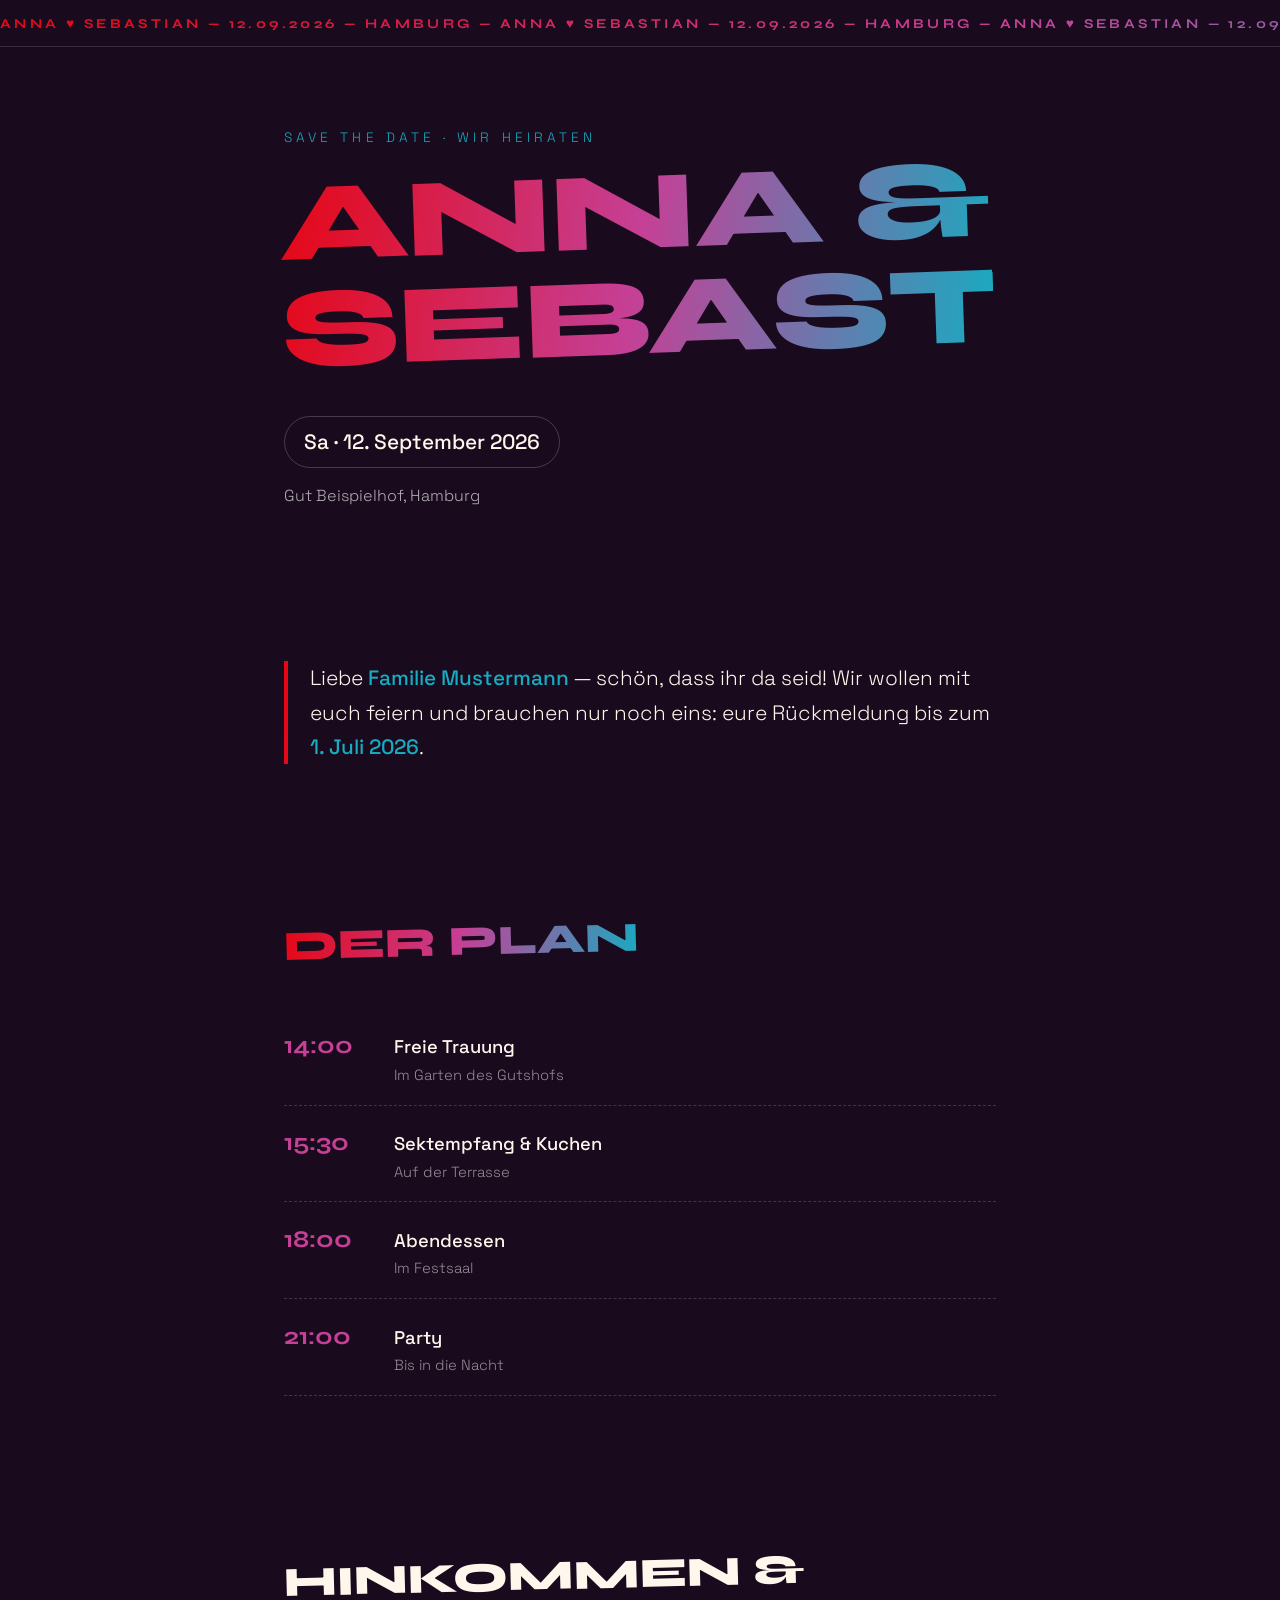
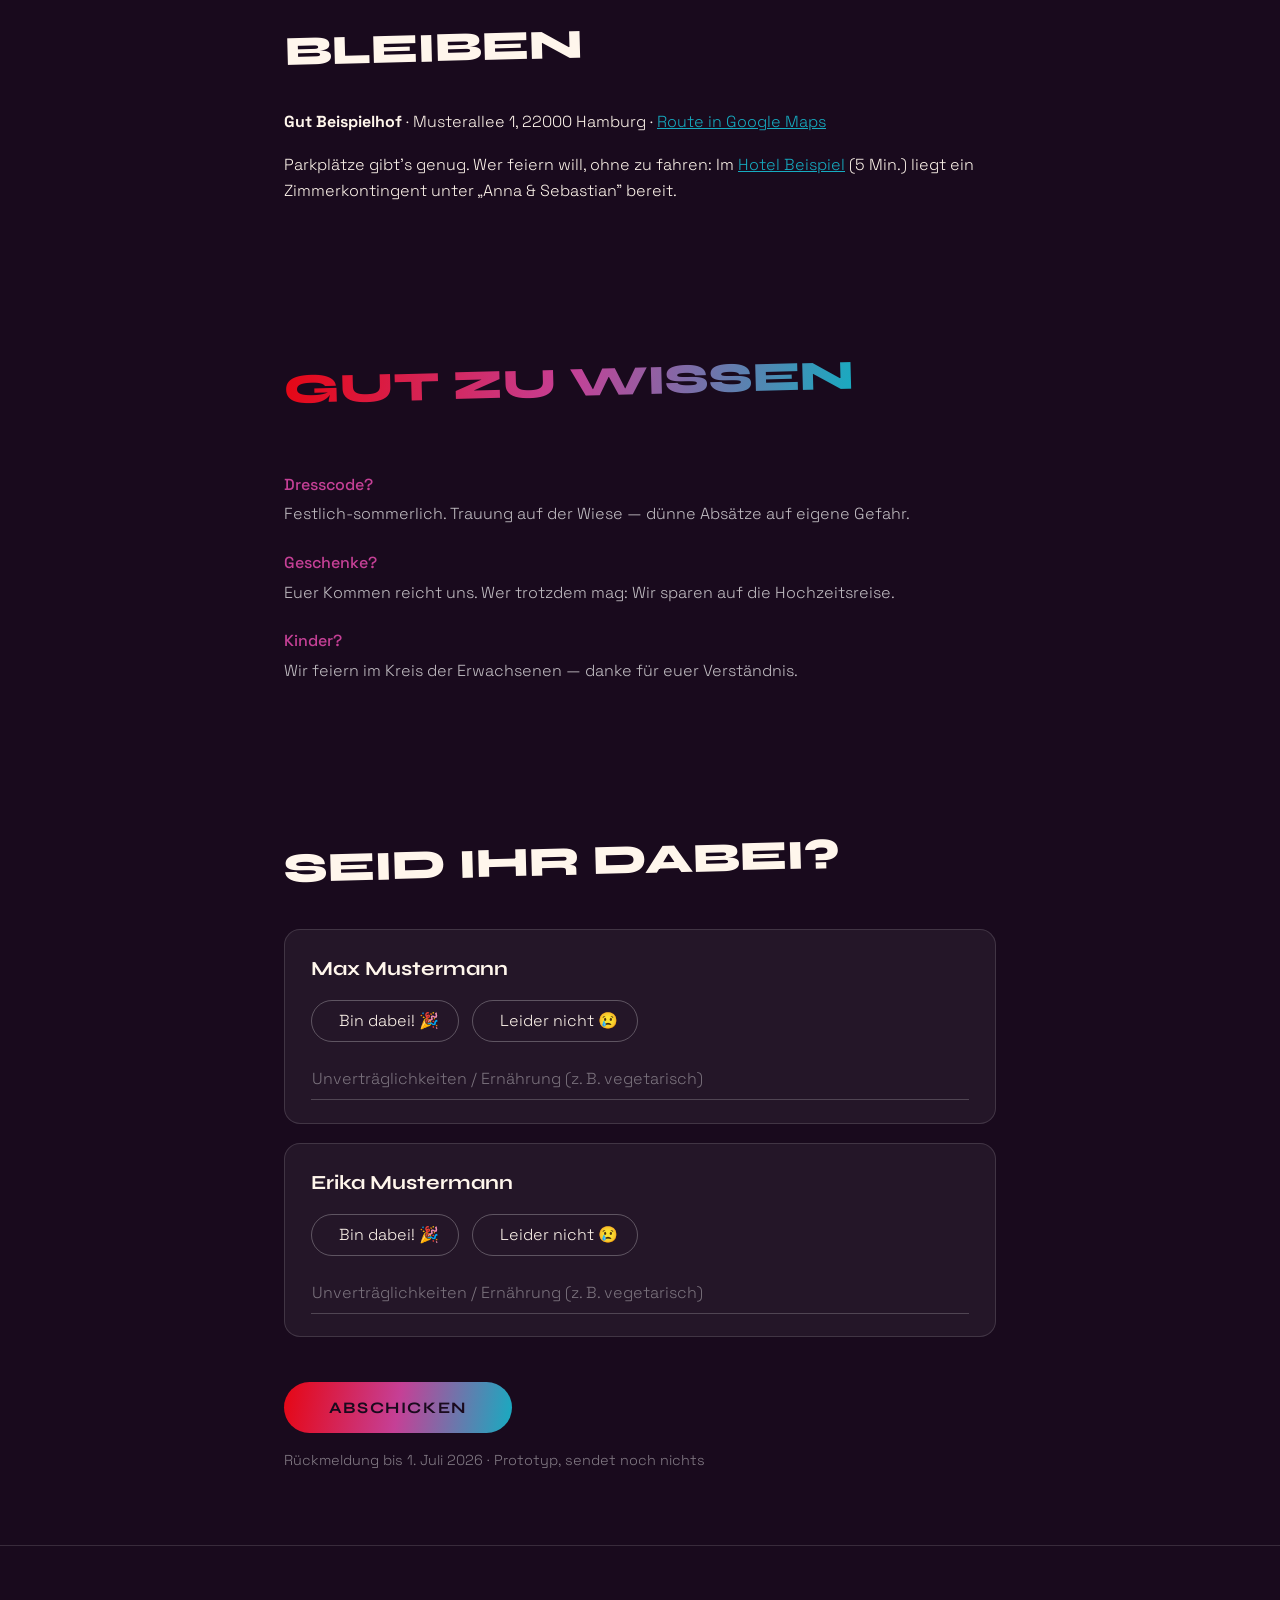
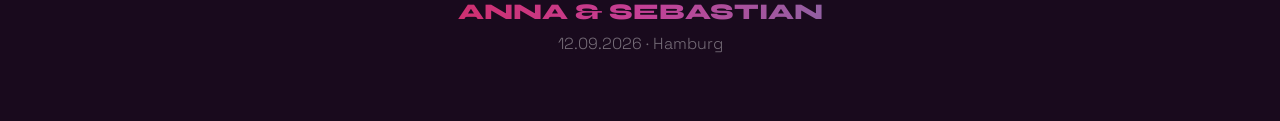
==== src/hochzeit/prototypen/b-editorial.html @ 4a04224d "Add wedding site plan and three design prototypes - PLAN.md: brainstorm decisions and static-site ar" ====
<!DOCTYPE html>
<html lang="de-DE">
<head>
    <title>Anna & Sebastian — Wir heiraten</title>
    <meta charset="utf-8" />
    <meta name="viewport" content="width=device-width, initial-scale=1" />
    <meta name="robots" content="noindex" />
    <link rel="preconnect" href="https://fonts.googleapis.com" />
    <link rel="preconnect" href="https://fonts.gstatic.com" crossorigin />
    <link href="https://fonts.googleapis.com/css2?family=Syne:wght@500;700;800&family=Space+Grotesk:wght@300;400;500&display=swap" rel="stylesheet" />
    <style>
        :root {
            --bg: #190a1d;
            --paper: #fff6ec;
            --pink: #c54096;
            --red: #e60613;
            --teal: #16acc1;
            --grad: linear-gradient(100deg, var(--red), var(--pink), var(--teal));
        }
        * { box-sizing: border-box; margin: 0; }
        body {
            background: var(--bg); color: var(--paper);
            font-family: 'Space Grotesk', sans-serif; font-weight: 300;
            line-height: 1.65;
        }
        h1, h2, h3 { font-family: 'Syne', sans-serif; }
        section { max-width: 760px; margin: 0 auto; padding: 4.5rem 1.5rem; }

        .marquee { overflow: hidden; white-space: nowrap; border-bottom: 1px solid #ffffff22; padding: 0.6rem 0; }
        .marquee span {
            display: inline-block; font-family: 'Syne', sans-serif; font-weight: 700;
            font-size: 0.85rem; letter-spacing: 0.25em; text-transform: uppercase;
            background: var(--grad); -webkit-background-clip: text; background-clip: text; color: transparent;
            animation: slide 18s linear infinite;
        }
        @keyframes slide { from { transform: translateX(0); } to { transform: translateX(-50%); } }

        .hero { text-align: left; padding-top: 5rem; padding-bottom: 5rem; }
        .hero__kicker { letter-spacing: 0.3em; text-transform: uppercase; font-size: 0.85rem; color: var(--teal); }
        .hero h1 {
            font-size: clamp(3.2rem, 12vw, 7rem); font-weight: 800; line-height: 0.95;
            margin: 1.4rem 0; text-transform: uppercase; letter-spacing: -0.02em;
            background: var(--grad); -webkit-background-clip: text; background-clip: text; color: transparent;
            transform: rotate(-2deg); transform-origin: left bottom;
        }
        .hero__date {
            font-size: 1.3rem; font-weight: 500;
            border: 1px solid #ffffff33; display: inline-block;
            padding: 0.5rem 1.2rem; border-radius: 99px; margin-top: 0.6rem;
        }
        .hero__venue { margin-top: 0.9rem; color: #ffffffaa; }

        .greeting {
            border-left: 4px solid; border-image: var(--grad) 1;
            padding-left: 1.4rem; font-size: 1.3rem;
        }
        .greeting strong { color: var(--teal); font-weight: 500; }

        h2 {
            font-size: clamp(1.8rem, 5vw, 2.6rem); font-weight: 800; text-transform: uppercase;
            margin-bottom: 2rem; transform: rotate(-1.5deg); display: inline-block;
        }
        h2.alt { background: var(--grad); -webkit-background-clip: text; background-clip: text; color: transparent; }

        .schedule { list-style: none; padding: 0; counter-reset: prog; }
        .schedule li {
            display: flex; align-items: baseline; gap: 1.4rem;
            padding: 1.1rem 0; border-bottom: 1px dashed #ffffff2c;
        }
        .schedule time {
            font-family: 'Syne', sans-serif; font-weight: 700; font-size: 1.5rem;
            min-width: 5.5rem; color: var(--pink);
        }
        .schedule .what { font-size: 1.15rem; font-weight: 500; }
        .schedule .where { color: #ffffff88; font-size: 0.92rem; }

        .info a { color: var(--teal); }
        .info p + p { margin-top: 1rem; }

        .faq dt { font-weight: 500; color: var(--pink); margin-top: 1.4rem; }
        .faq dd { margin: 0.2rem 0 0; color: #ffffffbb; }

        .person {
            background: #ffffff0d; border: 1px solid #ffffff22; border-radius: 1rem;
            padding: 1.4rem 1.6rem; margin-bottom: 1.2rem;
        }
        .person h3 { font-size: 1.25rem; margin-bottom: 0.9rem; }
        .choices { display: flex; gap: 0.8rem; margin-bottom: 1rem; flex-wrap: wrap; }
        .choices label {
            border: 1px solid #ffffff44; border-radius: 99px; padding: 0.45rem 1.2rem;
            cursor: pointer; display: flex; gap: 0.5rem; align-items: center;
        }
        .choices label:has(input:checked) { background: var(--grad); border-color: transparent; color: var(--bg); font-weight: 500; }
        .choices input { appearance: none; margin: 0; }
        .person input[type="text"] {
            width: 100%; background: transparent; border: none; border-bottom: 1px solid #ffffff33;
            padding: 0.45rem 0.1rem; font: inherit; color: var(--paper);
        }
        .person input[type="text"]:focus { outline: none; border-bottom-color: var(--teal); }
        .person input::placeholder { color: #ffffff66; }
        button {
            margin-top: 1.6rem; padding: 1rem 2.8rem; border: none; border-radius: 99px;
            background: var(--grad); color: var(--bg);
            font-family: 'Syne', sans-serif; font-weight: 700; font-size: 1rem;
            text-transform: uppercase; letter-spacing: 0.1em; cursor: pointer;
        }
        button:hover { filter: brightness(1.15); }
        .deadline { margin-top: 1rem; font-size: 0.9rem; color: #ffffff77; }

        footer { text-align: center; padding: 3rem 1rem 4rem; color: #ffffff66; border-top: 1px solid #ffffff22; }
        footer .names {
            font-family: 'Syne', sans-serif; font-weight: 800; font-size: 1.4rem; text-transform: uppercase;
            background: var(--grad); -webkit-background-clip: text; background-clip: text; color: transparent;
        }
    </style>
</head>
<body>
    <!-- TODO: Alle Inhalte sind Platzhalter -->
    <div class="marquee"><span>Anna ♥ Sebastian — 12.09.2026 — Hamburg — Anna ♥ Sebastian — 12.09.2026 — Hamburg — Anna ♥ Sebastian — 12.09.2026 — Hamburg — Anna ♥ Sebastian — 12.09.2026 — Hamburg —&nbsp;</span></div>

    <section class="hero">
        <p class="hero__kicker">Save the Date · Wir heiraten</p>
        <h1>Anna &amp;<br />Sebastian</h1>
        <p class="hero__date">Sa · 12. September 2026</p>
        <p class="hero__venue">Gut Beispielhof, Hamburg</p>
    </section>

    <section>
        <p class="greeting" id="greeting">
            Liebe <strong>Familie Mustermann</strong> — schön, dass ihr da seid!
            Wir wollen mit euch feiern und brauchen nur noch eins:
            eure Rückmeldung bis zum <strong>1. Juli 2026</strong>.
        </p>
    </section>

    <section>
        <h2 class="alt">Der Plan</h2>
        <ul class="schedule">
            <li><time>14:00</time><div><div class="what">Freie Trauung</div><div class="where">Im Garten des Gutshofs</div></div></li>
            <li><time>15:30</time><div><div class="what">Sektempfang &amp; Kuchen</div><div class="where">Auf der Terrasse</div></div></li>
            <li><time>18:00</time><div><div class="what">Abendessen</div><div class="where">Im Festsaal</div></div></li>
            <li><time>21:00</time><div><div class="what">Party</div><div class="where">Bis in die Nacht</div></div></li>
        </ul>
    </section>

    <section class="info">
        <h2>Hinkommen &amp; Bleiben</h2>
        <p><strong>Gut Beispielhof</strong> · Musterallee 1, 22000 Hamburg · <a href="#">Route in Google Maps</a></p>
        <p>Parkplätze gibt's genug. Wer feiern will, ohne zu fahren: Im <a href="#">Hotel Beispiel</a> (5 Min.) liegt ein Zimmerkontingent unter „Anna &amp; Sebastian" bereit.</p>
    </section>

    <section>
        <h2 class="alt">Gut zu wissen</h2>
        <dl class="faq">
            <dt>Dresscode?</dt>
            <dd>Festlich-sommerlich. Trauung auf der Wiese — dünne Absätze auf eigene Gefahr.</dd>
            <dt>Geschenke?</dt>
            <dd>Euer Kommen reicht uns. Wer trotzdem mag: Wir sparen auf die Hochzeitsreise.</dd>
            <dt>Kinder?</dt>
            <dd>Wir feiern im Kreis der Erwachsenen — danke für euer Verständnis.</dd>
        </dl>
    </section>

    <section>
        <h2>Seid ihr dabei?</h2>
        <form>
            <div class="person">
                <h3>Max Mustermann</h3>
                <div class="choices">
                    <label><input type="radio" name="p1" /> Bin dabei! 🎉</label>
                    <label><input type="radio" name="p1" /> Leider nicht 😢</label>
                </div>
                <input type="text" placeholder="Unverträglichkeiten / Ernährung (z. B. vegetarisch)" />
            </div>
            <div class="person">
                <h3>Erika Mustermann</h3>
                <div class="choices">
                    <label><input type="radio" name="p2" /> Bin dabei! 🎉</label>
                    <label><input type="radio" name="p2" /> Leider nicht 😢</label>
                </div>
                <input type="text" placeholder="Unverträglichkeiten / Ernährung (z. B. vegetarisch)" />
            </div>
            <button type="button">Abschicken</button>
            <p class="deadline">Rückmeldung bis 1. Juli 2026 · Prototyp, sendet noch nichts</p>
        </form>
    </section>

    <footer>
        <p class="names">Anna &amp; Sebastian</p>
        <p>12.09.2026 · Hamburg</p>
    </footer>
</body>
</html>
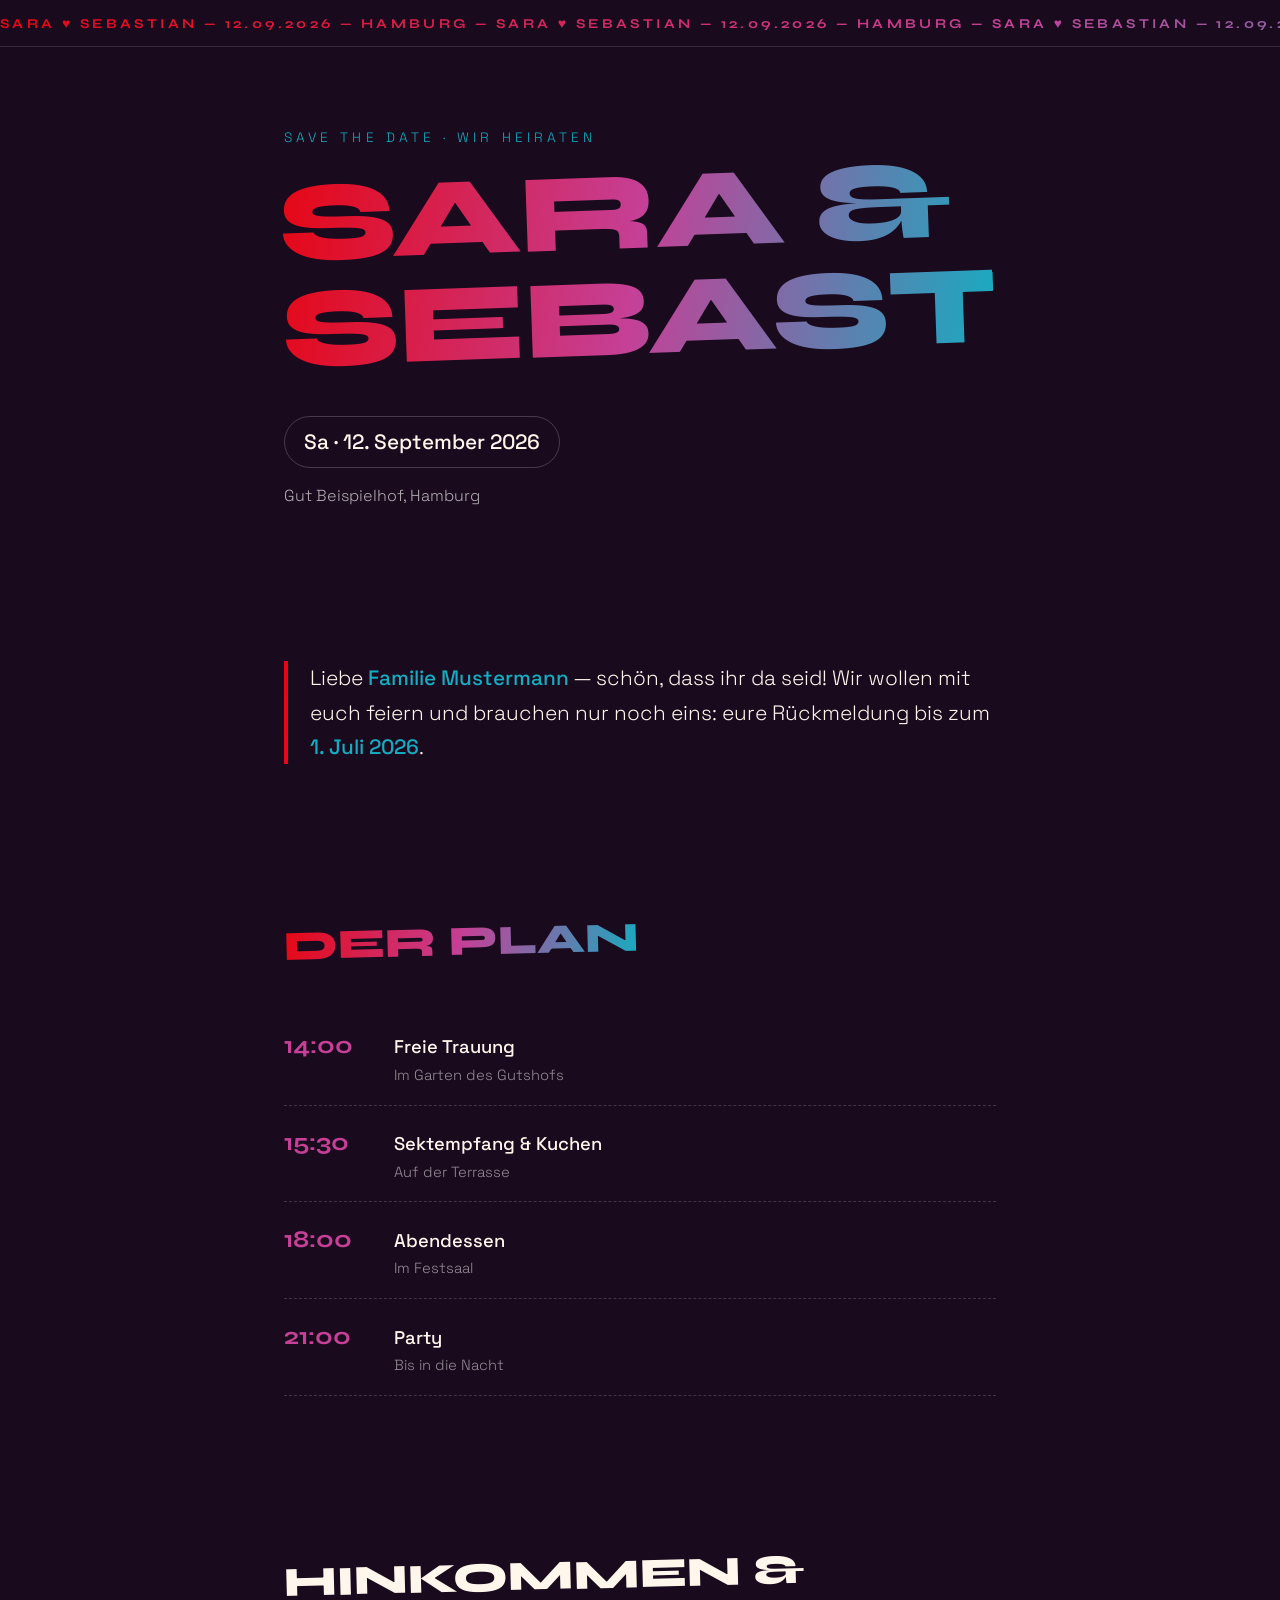
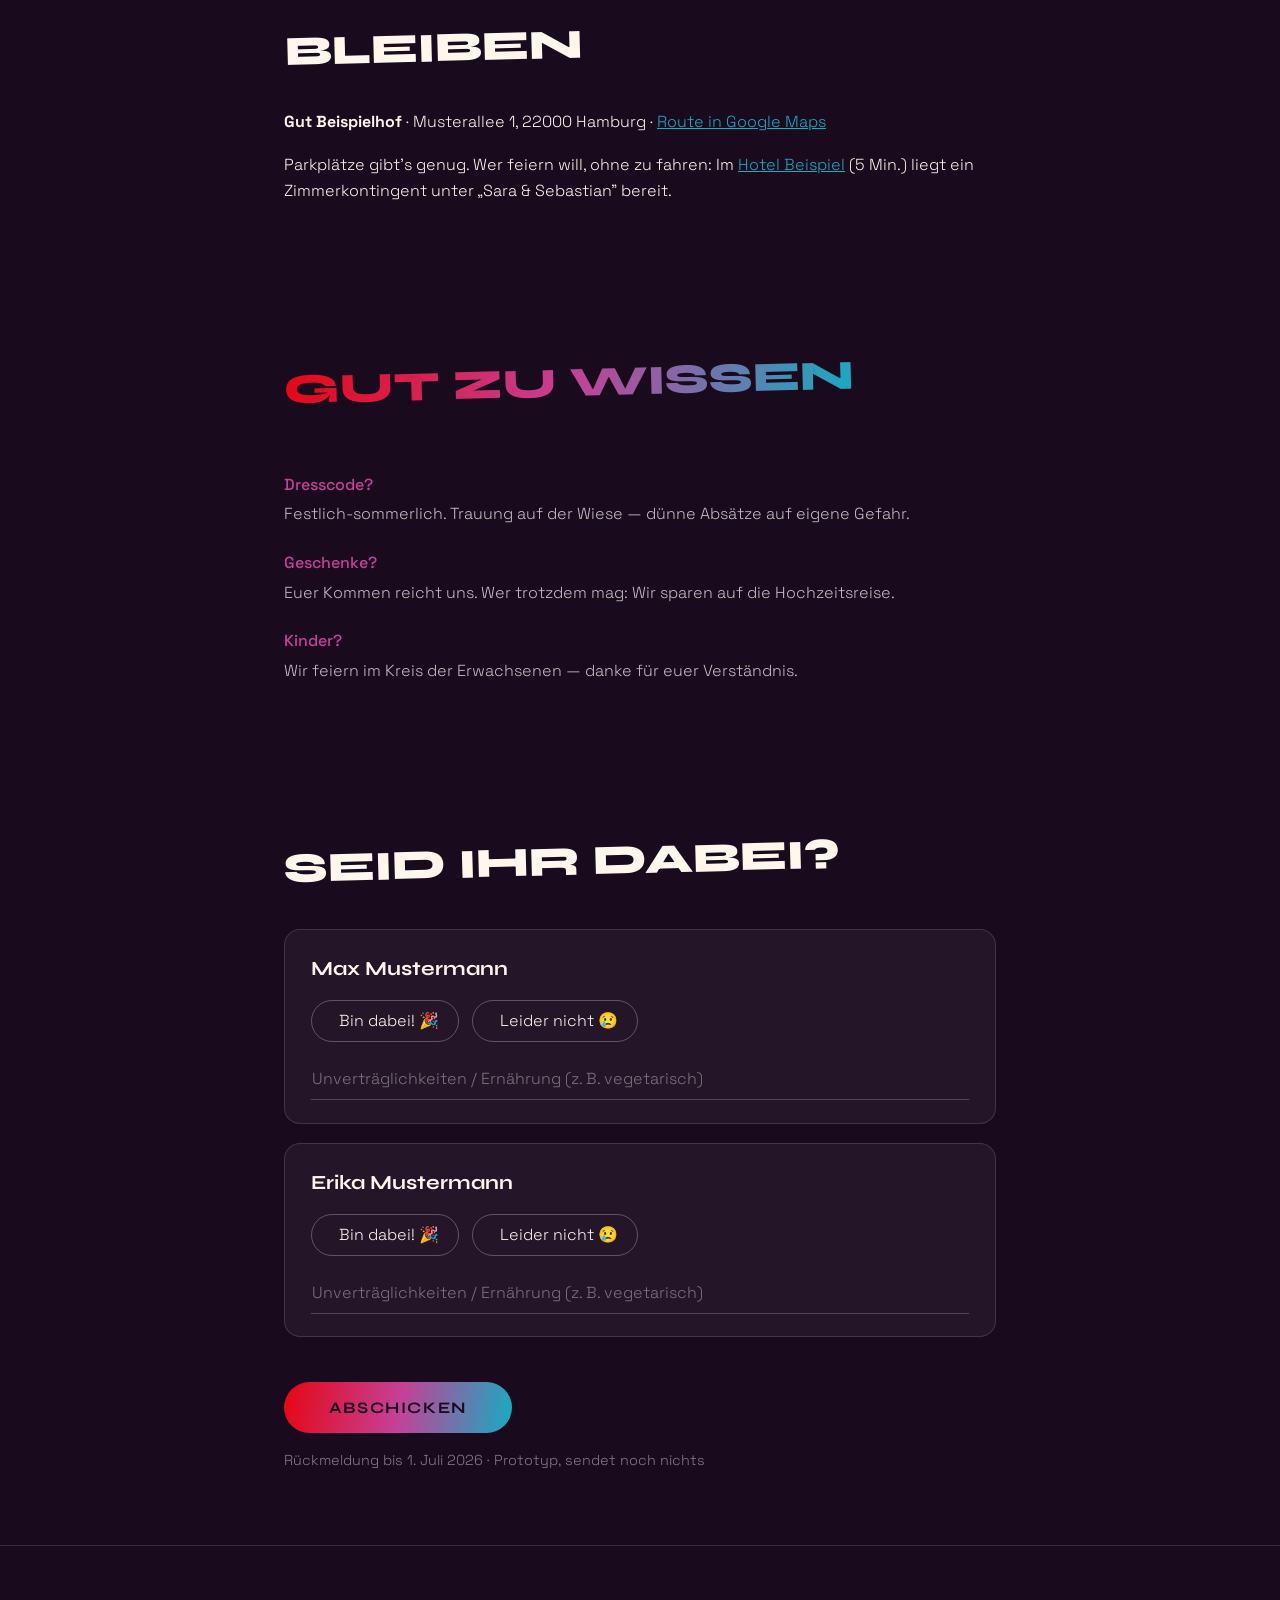
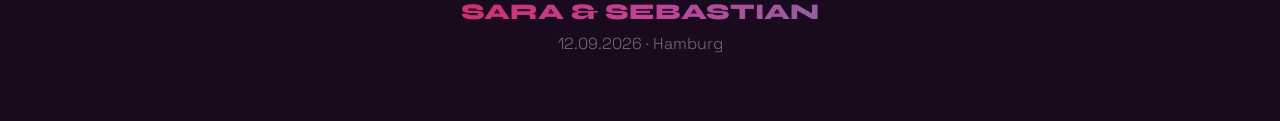
==== commit 51fe8e99: "Build final wedding site from design A with personalized RSVP - src/hochzeit/: invitation page (desi" ====
--- a/src/hochzeit/prototypen/b-editorial.html
+++ b/src/hochzeit/prototypen/b-editorial.html
@@ -1,7 +1,7 @@
 <!DOCTYPE html>
 <html lang="de-DE">
 <head>
-    <title>Anna & Sebastian — Wir heiraten</title>
+    <title>Sara & Sebastian — Wir heiraten</title>
     <meta charset="utf-8" />
     <meta name="viewport" content="width=device-width, initial-scale=1" />
     <meta name="robots" content="noindex" />
@@ -116,11 +116,11 @@
 </head>
 <body>
     <!-- TODO: Alle Inhalte sind Platzhalter -->
-    <div class="marquee"><span>Anna ♥ Sebastian — 12.09.2026 — Hamburg — Anna ♥ Sebastian — 12.09.2026 — Hamburg — Anna ♥ Sebastian — 12.09.2026 — Hamburg — Anna ♥ Sebastian — 12.09.2026 — Hamburg —&nbsp;</span></div>
+    <div class="marquee"><span>Sara ♥ Sebastian — 12.09.2026 — Hamburg — Sara ♥ Sebastian — 12.09.2026 — Hamburg — Sara ♥ Sebastian — 12.09.2026 — Hamburg — Sara ♥ Sebastian — 12.09.2026 — Hamburg —&nbsp;</span></div>
 
     <section class="hero">
         <p class="hero__kicker">Save the Date · Wir heiraten</p>
-        <h1>Anna &amp;<br />Sebastian</h1>
+        <h1>Sara &amp;<br />Sebastian</h1>
         <p class="hero__date">Sa · 12. September 2026</p>
         <p class="hero__venue">Gut Beispielhof, Hamburg</p>
     </section>
@@ -146,7 +146,7 @@
     <section class="info">
         <h2>Hinkommen &amp; Bleiben</h2>
         <p><strong>Gut Beispielhof</strong> · Musterallee 1, 22000 Hamburg · <a href="#">Route in Google Maps</a></p>
-        <p>Parkplätze gibt's genug. Wer feiern will, ohne zu fahren: Im <a href="#">Hotel Beispiel</a> (5 Min.) liegt ein Zimmerkontingent unter „Anna &amp; Sebastian" bereit.</p>
+        <p>Parkplätze gibt's genug. Wer feiern will, ohne zu fahren: Im <a href="#">Hotel Beispiel</a> (5 Min.) liegt ein Zimmerkontingent unter „Sara &amp; Sebastian" bereit.</p>
     </section>
 
     <section>
@@ -186,7 +186,7 @@
     </section>
 
     <footer>
-        <p class="names">Anna &amp; Sebastian</p>
+        <p class="names">Sara &amp; Sebastian</p>
         <p>12.09.2026 · Hamburg</p>
     </footer>
 </body>
